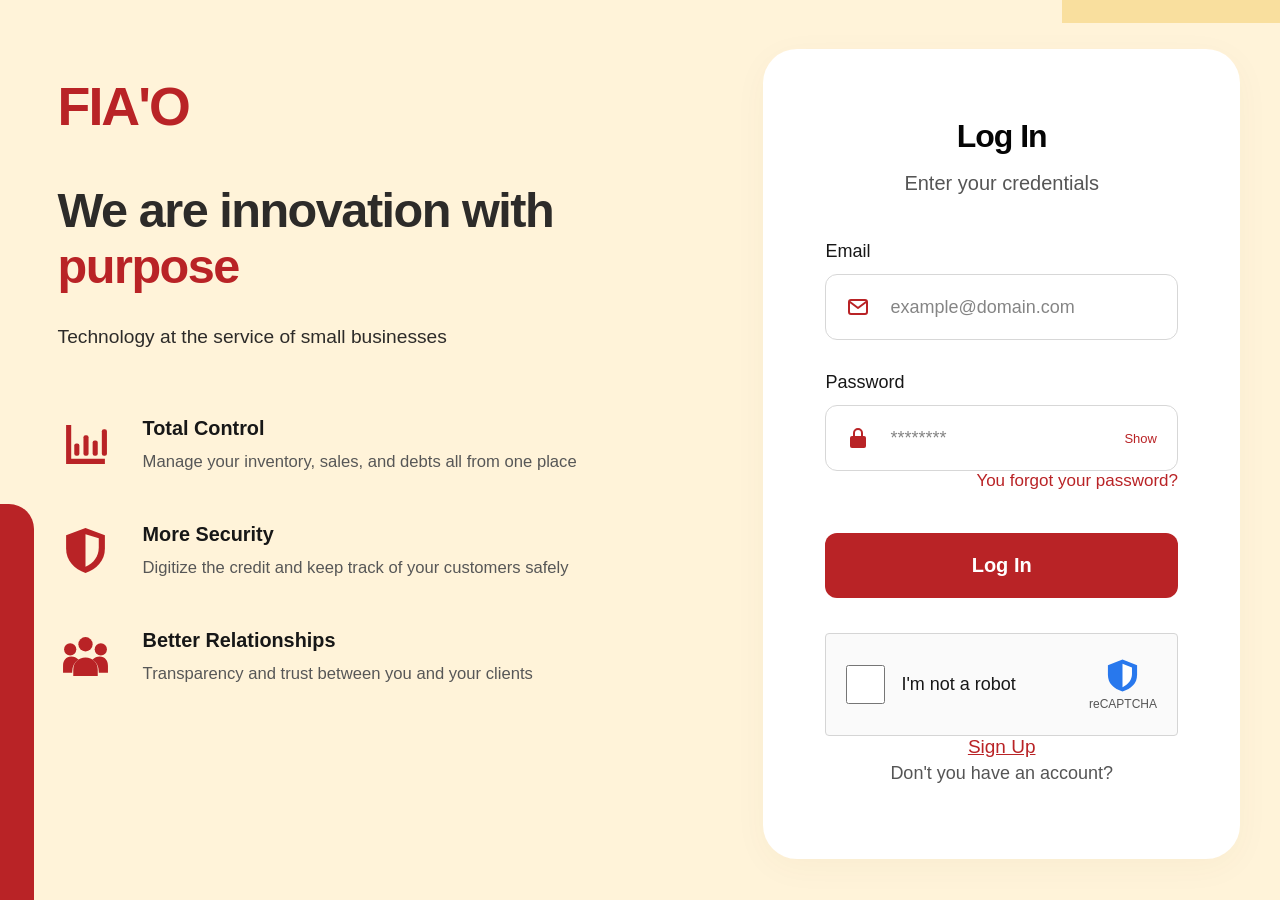
==== login.html @ 46b8dde1 "nose" ====
<!DOCTYPE html>
<html lang="en">
<head>
    <meta charset="UTF-8">
    <meta name="viewport" content="width=device-width, initial-scale=1.0">

    <title>FIA'O | Log In</title>

    <style>
        /* ===== CONFIGURACIÓN GENERAL ===== */
        * {
            margin: 0;
            padding: 0;
            box-sizing: border-box;
        }

        :root {
            --red: #b92326;
            --red-dark: #a91d20;
            --cream: #fff3d9;
            --dark: #2d2b29;
            --gray: #777777;
            --border: #d7d7d7;
            --white: #ffffff;
        }

        body {
            font-family: Arial, Helvetica, sans-serif;
            background: var(--cream);
            color: var(--dark);
            min-height: 100vh;
        }

        /* ===== CONTENEDOR PRINCIPAL ===== */
        .page {
            min-height: 100vh;
            display: grid;
            grid-template-columns: 58% 42%;
            position: relative;
            overflow: hidden;
            padding: 32px 40px 32px 4.5%;
        }

        /* DECORACIÓN SUPERIOR */
        .page::before {
            content: "";
            position: absolute;
            top: 0;
            right: 0;
            width: 17%;
            height: 23px;
            background: #f9df9e;
        }

        /* DECORACIÓN ROJA IZQUIERDA */
        .side-decoration {
            position: absolute;
            left: 0;
            bottom: 0;
            width: 34px;
            height: 44%;
            background: var(--red);
            border-radius: 0 25px 0 0;
        }

        /* ===== PANEL IZQUIERDO ===== */
        .left-panel {
            position: relative;
            z-index: 1;
            padding: 43px 35px 30px 0;
            display: flex;
            flex-direction: column;
        }

        /* LOGO */
        .logo {
            color: var(--red);
            font-size: clamp(38px, 4.2vw, 70px);
            font-weight: 800;
            letter-spacing: -2px;
            text-decoration: none;
            margin-bottom: 46px;
        }

        /* ESLOGAN */
        .headline {
            font-size: clamp(34px, 3.8vw, 64px);
            line-height: 1.15;
            letter-spacing: -1.5px;
            font-weight: 750;
            margin-bottom: 28px;
            max-width: 790px;
        }

        .headline span {
            display: block;
            color: var(--red);
        }

        .subtitle {
            font-size: clamp(17px, 1.5vw, 24px);
            line-height: 1.5;
            margin-bottom: 65px;
        }

        /* ===== VENTAJAS ===== */
        .features {
            display: flex;
            flex-direction: column;
            gap: 48px;
            max-width: 790px;
        }

        .feature {
            display: flex;
            align-items: flex-start;
            gap: 30px;
        }

        .feature-icon {
            width: 55px;
            min-width: 55px;
            height: 55px;
            color: var(--red);
            display: flex;
            justify-content: center;
            align-items: center;
        }

        .feature-icon svg {
            width: 49px;
            height: 49px;
            fill: currentColor;
        }

        .feature-text h2 {
            font-size: clamp(19px, 1.55vw, 25px);
            color: #171717;
            margin-bottom: 10px;
        }

        .feature-text p {
            font-size: clamp(15px, 1.3vw, 22px);
            line-height: 1.5;
            color: #575757;
        }

        /* ===== PANEL DERECHO ===== */
        .right-panel {
            display: flex;
            align-items: center;
            justify-content: center;
            padding: 8px 0 0 20px;
            position: relative;
            z-index: 1;
        }

        /* TARJETA BLANCA */
        .login-card {
            width: 100%;
            max-width: 640px;
            min-height: 810px;
            background: var(--white);
            border-radius: 34px;
            padding: 69px 62px 45px;
            box-shadow: 0 8px 35px rgba(100, 70, 20, 0.04);
        }

        .login-heading {
            text-align: center;
            margin-bottom: 46px;
        }

        .login-heading h1 {
            font-size: clamp(32px, 2.5vw, 43px);
            color: #050505;
            margin-bottom: 17px;
            letter-spacing: -1px;
        }

        .login-heading p {
            color: #555555;
            font-size: 20px;
        }

        /* ===== CAMPOS DEL FORMULARIO ===== */
        .form-group {
            margin-bottom: 32px;
        }

        .form-group label {
            display: block;
            color: #171717;
            font-size: 18px;
            font-weight: 500;
            margin-bottom: 12px;
        }

        .input-box {
            height: 66px;
            display: flex;
            align-items: center;
            gap: 20px;
            padding: 0 20px;

            border: 1px solid var(--border);
            border-radius: 12px;
            background: white;
            transition: border-color 0.2s;
        }

        .input-box:focus-within {
            border-color: var(--red);
            box-shadow: 0 0 0 2px rgba(185, 35, 38, 0.08);
        }

        .input-icon {
            width: 24px;
            height: 24px;
            color: var(--red);
            flex-shrink: 0;
        }

        .input-icon svg {
            width: 100%;
            height: 100%;
            fill: none;
            stroke: currentColor;
            stroke-width: 2;
            stroke-linecap: round;
            stroke-linejoin: round;
        }

        .input-box input {
            width: 100%;
            min-width: 0;
            border: none;
            outline: none;
            background: transparent;
            color: #252525;
            font-family: inherit;
            font-size: 18px;
        }

        .input-box input::placeholder {
            color: #858585;
            opacity: 1;
        }

        /* MOSTRAR CONTRASEÑA */
        .show-password {
            border: none;
            background: transparent;
            color: var(--red);
            cursor: pointer;
            font-size: 13px;
            white-space: nowrap;
        }

        /* OLVIDASTE TU CONTRASEÑA */
        .forgot {
            display: block;
            text-align: right;
            margin-top: -32px;
            margin-bottom: 42px;
            color: var(--red);
            text-decoration: none;
            font-size: 17px;
        }

        .forgot:hover,
        .signup-link:hover {
            text-decoration: underline;
        }

        /* ===== BOTÓN LOGIN ===== */
        .login-button {
            width: 100%;
            min-height: 65px;
            border: none;
            border-radius: 12px;

            background: var(--red);
            color: white;
            font-size: 20px;
            font-weight: 700;

            cursor: pointer;
            transition: background 0.2s, transform 0.2s;
        }

        .login-button:hover {
            background: var(--red-dark);
            transform: translateY(-1px);
        }

        /* ===== CAPTCHA VISUAL ===== */
        .captcha {
            min-height: 103px;
            margin-top: 35px;
            padding: 15px 20px;

            display: flex;
            align-items: center;
            gap: 16px;

            border: 1px solid #d5d5d5;
            border-radius: 4px;
            background: #fafafa;
        }

        .captcha input {
            width: 39px;
            height: 39px;
            flex-shrink: 0;
            accent-color: var(--red);
            cursor: pointer;
        }

        .captcha label {
            color: #171717;
            font-size: 18px;
            cursor: pointer;
        }

        .captcha-brand {
            margin-left: auto;
            text-align: center;
            color: #555555;
            font-size: 12px;
            white-space: nowrap;
        }

        .captcha-brand svg {
            display: block;
            width: 35px;
            height: 35px;
            margin: 0 auto 4px;
            fill: #2878ed;
        }

        /* ===== REGISTRO ===== */
        .signup-area {
            text-align: center;
            margin-top: 0;
            display: flex;
            flex-direction: column;
            align-items: center;
            gap: 5px;
        }

        .signup-link {
            color: var(--red);
            font-size: 19px;
            text-decoration: underline;
        }

        .signup-area p {
            font-size: 18px;
            color: #555555;
        }

        /* ===== MENSAJES ===== */
        .message {
            display: none;
            margin-top: 15px;
            font-size: 14px;
            line-height: 1.5;
            color: var(--red);
        }

        .message.visible {
            display: block;
        }

        /* ===== TABLETAS ===== */
        @media (max-width: 1100px) {
            .page {
                grid-template-columns: 1fr 1fr;
                padding: 25px 25px 25px 4%;
            }

            .left-panel {
                padding-right: 20px;
            }

            .right-panel {
                padding-left: 10px;
            }

            .logo {
                margin-bottom: 35px;
            }

            .subtitle {
                margin-bottom: 45px;
            }

            .features {
                gap: 35px;
            }

            .feature {
                gap: 16px;
            }

            .login-card {
                min-height: auto;
                padding: 45px 30px 35px;
                border-radius: 28px;
            }

            .login-heading {
                margin-bottom: 35px;
            }

            .captcha {
                padding: 12px;
                gap: 10px;
            }

            .captcha label {
                font-size: 15px;
            }
        }

        /* ===== CELULARES ===== */
        @media (max-width: 760px) {
            .page {
                display: flex;
                flex-direction: column;
                padding: 25px 18px 35px;
                gap: 30px;
                overflow: hidden;
            }

            .side-decoration {
                width: 12px;
                height: 220px;
            }

            .left-panel {
                padding: 15px 5px 0 12px;
            }

            .logo {
                font-size: 43px;
                margin-bottom: 28px;
            }

            .headline {
                font-size: clamp(34px, 8vw, 48px);
                letter-spacing: -1px;
                margin-bottom: 18px;
            }

            .subtitle {
                font-size: 17px;
                margin-bottom: 35px;
            }

            .features {
                gap: 25px;
            }

            .feature {
                gap: 15px;
            }

            .feature-icon {
                width: 42px;
                min-width: 42px;
                height: 42px;
            }

            .feature-icon svg {
                width: 38px;
                height: 38px;
            }

            .feature-text h2 {
                font-size: 19px;
                margin-bottom: 6px;
            }

            .feature-text p {
                font-size: 15px;
            }

            .right-panel {
                padding: 0;
            }

            .login-card {
                max-width: 520px;
                padding: 38px 25px 32px;
                border-radius: 25px;
            }

            .login-heading {
                margin-bottom: 35px;
            }

            .login-heading h1 {
                font-size: 34px;
            }

            .login-heading p {
                font-size: 17px;
            }

            .form-group label {
                font-size: 16px;
            }

            .input-box {
                height: 58px;
                gap: 12px;
                padding: 0 14px;
            }

            .input-box input {
                font-size: 15px;
            }

            .forgot {
                font-size: 14px;
                margin-bottom: 30px;
            }

            .login-button {
                min-height: 58px;
                font-size: 18px;
            }

            .captcha {
                margin-top: 25px;
                min-height: 80px;
            }

            .captcha input {
                width: 29px;
                height: 29px;
            }

            .captcha label {
                font-size: 14px;
            }

            .captcha-brand svg {
                width: 27px;
                height: 27px;
            }

            .signup-link {
                font-size: 17px;
            }

            .signup-area p {
                font-size: 15px;
            }
        }

        /* ===== CELULARES PEQUEÑOS ===== */
        @media (max-width: 360px) {
            .page {
                padding-left: 12px;
                padding-right: 12px;
            }

            .login-card {
                padding: 30px 16px;
            }

            .captcha {
                gap: 8px;
                padding: 10px;
            }

            .captcha label {
                font-size: 12px;
            }

            .captcha-brand {
                font-size: 10px;
            }
        }
    </style>
</head>

<body>

    <main class="page">

        <div class="side-decoration"></div>

        <!-- ===== LADO IZQUIERDO ===== -->
        <section class="left-panel">

            <a href="index.html" class="logo">FIA'O</a>

            <h1 class="headline">
                We are innovation with
                <span>purpose</span>
            </h1>

            <p class="subtitle">
                Technology at the service of small businesses
            </p>

            <div class="features">

                <!-- VENTAJA 1 -->
                <article class="feature">

                    <div class="feature-icon">
                        <svg viewBox="0 0 48 48" aria-hidden="true">
                            <path d="M5 5h5v33h33v5H5z"/>
                            <rect x="13" y="23" width="5" height="12" rx="2"/>
                            <rect x="22" y="15" width="5" height="20" rx="2"/>
                            <rect x="31" y="20" width="5" height="15" rx="2"/>
                            <rect x="40" y="9" width="5" height="26" rx="2"/>
                        </svg>
                    </div>

                    <div class="feature-text">
                        <h2>Total Control</h2>
                        <p>
                            Manage your inventory, sales, and debts
                            all from one place
                        </p>
                    </div>

                </article>

                <!-- VENTAJA 2 -->
                <article class="feature">

                    <div class="feature-icon">
                        <svg viewBox="0 0 48 48" aria-hidden="true">
                            <path d="M24 2 5 9v13c0 12 8 20 19 24 11-4 19-12 19-24V9z"/>
                            <path d="M24 8v32c8-4 13-10 13-19V12z"
                                  fill="#fff3d9"/>
                        </svg>
                    </div>

                    <div class="feature-text">
                        <h2>More Security</h2>
                        <p>
                            Digitize the credit and keep track of
                            your customers safely
                        </p>
                    </div>

                </article>

                <!-- VENTAJA 3 -->
                <article class="feature">

                    <div class="feature-icon">
                        <svg viewBox="0 0 48 48" aria-hidden="true">
                            <circle cx="24" cy="12" r="7"/>
                            <circle cx="9" cy="17" r="6"/>
                            <circle cx="39" cy="17" r="6"/>
                            <path d="M12 43V37c0-7 5-12 12-12s12 5 12 12v6z"/>
                            <path d="M2 37v-4c0-5 3-9 8-9 3 0 5 1 7 3-4 3-6 7-6 12v1H2z"/>
                            <path d="M46 37v-4c0-5-3-9-8-9-3 0-5 1-7 3 4 3 6 7 6 12v1h9z"/>
                        </svg>
                    </div>

                    <div class="feature-text">
                        <h2>Better Relationships</h2>
                        <p>
                            Transparency and trust between you
                            and your clients
                        </p>
                    </div>

                </article>

            </div>

        </section>

        <!-- ===== LADO DERECHO: FORMULARIO ===== -->
        <section class="right-panel">

            <div class="login-card">

                <div class="login-heading">
                    <h1>Log In</h1>
                    <p>Enter your credentials</p>
                </div>

                <form id="loginForm">

                    <!-- CORREO ELECTRÓNICO -->
                    <div class="form-group">

                        <label for="email">Email</label>

                        <div class="input-box">

                            <span class="input-icon">
                                <svg viewBox="0 0 24 24" aria-hidden="true">
                                    <rect x="3" y="5" width="18" height="14" rx="2"/>
                                    <path d="m4 7 8 6 8-6"/>
                                </svg>
                            </span>

                            <input
                                type="email"
                                id="email"
                                name="email"
                                placeholder="example@domain.com"
                                autocomplete="email"
                                required>

                        </div>

                    </div>

                    <!-- CONTRASEÑA -->
                    <div class="form-group">

                        <label for="password">Password</label>

                        <div class="input-box">

                            <span class="input-icon">
                                <svg viewBox="0 0 24 24" aria-hidden="true">
                                    <rect x="4" y="10" width="16" height="12" rx="2"
                                          fill="currentColor" stroke="none"/>
                                    <path d="M8 10V7a4 4 0 0 1 8 0v3"/>
                                </svg>
                            </span>

                            <input
                                type="password"
                                id="password"
                                name="password"
                                placeholder="********"
                                autocomplete="current-password"
                                required>

                            <button
                                type="button"
                                class="show-password"
                                id="showPassword"
                                aria-label="Show password">
                                Show
                            </button>

                        </div>

                    </div>

                    <!-- RECUPERAR CONTRASEÑA -->
                    <a href="#" class="forgot" id="forgotPassword">
                        You forgot your password?
                    </a>

                    <!-- BOTÓN DE INICIO -->
                    <button type="submit" class="login-button">
                        Log In
                    </button>

                    <p class="message" id="message" role="status"></p>

                    <!-- CAPTCHA VISUAL -->
                    <div class="captcha">

                        <input
                            type="checkbox"
                            id="robotCheck"
                            aria-label="I'm not a robot">

                        <label for="robotCheck">
                            I'm not a robot
                        </label>

                        <div class="captcha-brand">

                            <svg viewBox="0 0 48 48" aria-hidden="true">
                                <path d="M24 2 4 10v13c0 12 8 19 20 23 12-4 20-11 20-23V10z"/>
                                <path d="M24 8v32c8-4 13-10 13-18V13z"
                                      fill="#ffffff"/>
                            </svg>

                            reCAPTCHA

                        </div>

                    </div>

                    <!-- REGISTRO -->
                    <div class="signup-area">

                        <a href="signup.html" class="signup-link">
                            Sign Up
                        </a>

                        <p>Don't you have an account?</p>

                    </div>

                </form>

            </div>

        </section>

    </main>

    <script>
        // MOSTRAR U OCULTAR CONTRASEÑA
        const passwordInput = document.getElementById("password");
        const showPasswordButton = document.getElementById("showPassword");

        showPasswordButton.addEventListener("click", function () {
            const isHidden = passwordInput.type === "password";

            passwordInput.type = isHidden ? "text" : "password";
            showPasswordButton.textContent = isHidden ? "Hide" : "Show";

            showPasswordButton.setAttribute(
                "aria-label",
                isHidden ? "Hide password" : "Show password"
            );
        });

        // MENSAJE DE RECUPERACIÓN
        const forgotPassword = document.getElementById("forgotPassword");
        const message = document.getElementById("message");

        forgotPassword.addEventListener("click", function (event) {
            event.preventDefault();

            message.textContent =
                "Password recovery will be available when the system is connected.";

            message.classList.add("visible");
        });

        // VALIDACIÓN VISUAL DEL FORMULARIO
        document.getElementById("loginForm").addEventListener(
            "submit",
            function (event) {
                event.preventDefault();

                message.textContent =
                    "The login form is ready, but authentication must be connected to a backend.";

                message.classList.add("visible");
            }
        );
    </script>

</body>
</html>
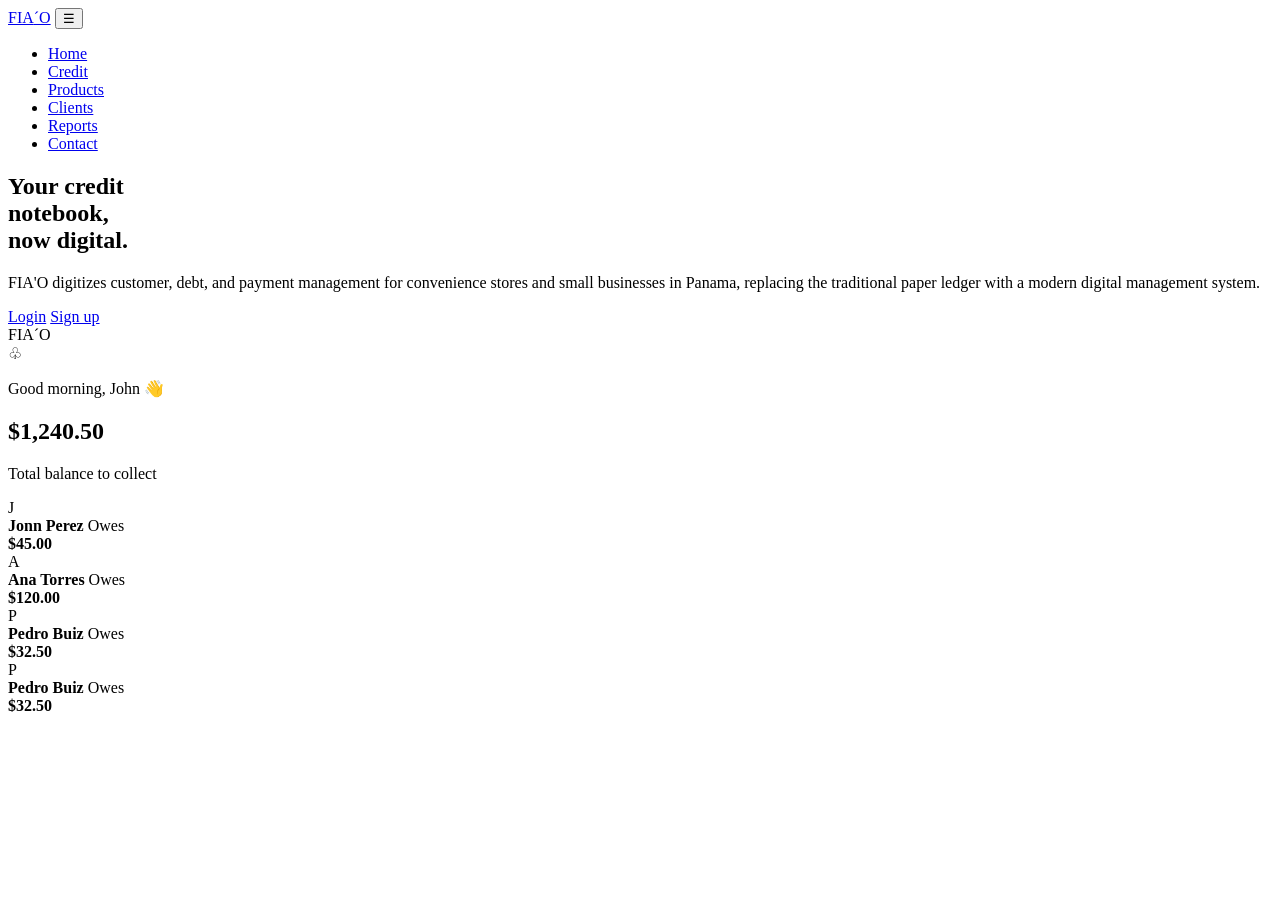
==== commit 1a194aa9: "cambios Ebriqueeeee" ====
--- a/login.html
+++ b/login.html
@@ -4,858 +4,110 @@
 <head>
     <meta charset="UTF-8">
     <meta name="viewport" content="width=device-width, initial-scale=1.0">
-
-    <title>FIA'O | Log In</title>
-
-    <style>
-        /* ===== CONFIGURACIÓN GENERAL ===== */
-        * {
-            margin: 0;
-            padding: 0;
-            box-sizing: border-box;
-        }
-
-        :root {
-            --red: #b92326;
-            --red-dark: #a91d20;
-            --cream: #fff3d9;
-            --dark: #2d2b29;
-            --gray: #777777;
-            --border: #d7d7d7;
-            --white: #ffffff;
-        }
-
-        body {
-            font-family: Arial, Helvetica, sans-serif;
-            background: var(--cream);
-            color: var(--dark);
-            min-height: 100vh;
-        }
-
-        /* ===== CONTENEDOR PRINCIPAL ===== */
-        .page {
-            min-height: 100vh;
-            display: grid;
-            grid-template-columns: 58% 42%;
-            position: relative;
-            overflow: hidden;
-            padding: 32px 40px 32px 4.5%;
-        }
-
-        /* DECORACIÓN SUPERIOR */
-        .page::before {
-            content: "";
-            position: absolute;
-            top: 0;
-            right: 0;
-            width: 17%;
-            height: 23px;
-            background: #f9df9e;
-        }
-
-        /* DECORACIÓN ROJA IZQUIERDA */
-        .side-decoration {
-            position: absolute;
-            left: 0;
-            bottom: 0;
-            width: 34px;
-            height: 44%;
-            background: var(--red);
-            border-radius: 0 25px 0 0;
-        }
-
-        /* ===== PANEL IZQUIERDO ===== */
-        .left-panel {
-            position: relative;
-            z-index: 1;
-            padding: 43px 35px 30px 0;
-            display: flex;
-            flex-direction: column;
-        }
-
-        /* LOGO */
-        .logo {
-            color: var(--red);
-            font-size: clamp(38px, 4.2vw, 70px);
-            font-weight: 800;
-            letter-spacing: -2px;
-            text-decoration: none;
-            margin-bottom: 46px;
-        }
-
-        /* ESLOGAN */
-        .headline {
-            font-size: clamp(34px, 3.8vw, 64px);
-            line-height: 1.15;
-            letter-spacing: -1.5px;
-            font-weight: 750;
-            margin-bottom: 28px;
-            max-width: 790px;
-        }
-
-        .headline span {
-            display: block;
-            color: var(--red);
-        }
-
-        .subtitle {
-            font-size: clamp(17px, 1.5vw, 24px);
-            line-height: 1.5;
-            margin-bottom: 65px;
-        }
-
-        /* ===== VENTAJAS ===== */
-        .features {
-            display: flex;
-            flex-direction: column;
-            gap: 48px;
-            max-width: 790px;
-        }
-
-        .feature {
-            display: flex;
-            align-items: flex-start;
-            gap: 30px;
-        }
-
-        .feature-icon {
-            width: 55px;
-            min-width: 55px;
-            height: 55px;
-            color: var(--red);
-            display: flex;
-            justify-content: center;
-            align-items: center;
-        }
-
-        .feature-icon svg {
-            width: 49px;
-            height: 49px;
-            fill: currentColor;
-        }
-
-        .feature-text h2 {
-            font-size: clamp(19px, 1.55vw, 25px);
-            color: #171717;
-            margin-bottom: 10px;
-        }
-
-        .feature-text p {
-            font-size: clamp(15px, 1.3vw, 22px);
-            line-height: 1.5;
-            color: #575757;
-        }
-
-        /* ===== PANEL DERECHO ===== */
-        .right-panel {
-            display: flex;
-            align-items: center;
-            justify-content: center;
-            padding: 8px 0 0 20px;
-            position: relative;
-            z-index: 1;
-        }
-
-        /* TARJETA BLANCA */
-        .login-card {
-            width: 100%;
-            max-width: 640px;
-            min-height: 810px;
-            background: var(--white);
-            border-radius: 34px;
-            padding: 69px 62px 45px;
-            box-shadow: 0 8px 35px rgba(100, 70, 20, 0.04);
-        }
-
-        .login-heading {
-            text-align: center;
-            margin-bottom: 46px;
-        }
-
-        .login-heading h1 {
-            font-size: clamp(32px, 2.5vw, 43px);
-            color: #050505;
-            margin-bottom: 17px;
-            letter-spacing: -1px;
-        }
-
-        .login-heading p {
-            color: #555555;
-            font-size: 20px;
-        }
-
-        /* ===== CAMPOS DEL FORMULARIO ===== */
-        .form-group {
-            margin-bottom: 32px;
-        }
-
-        .form-group label {
-            display: block;
-            color: #171717;
-            font-size: 18px;
-            font-weight: 500;
-            margin-bottom: 12px;
-        }
-
-        .input-box {
-            height: 66px;
-            display: flex;
-            align-items: center;
-            gap: 20px;
-            padding: 0 20px;
-
-            border: 1px solid var(--border);
-            border-radius: 12px;
-            background: white;
-            transition: border-color 0.2s;
-        }
-
-        .input-box:focus-within {
-            border-color: var(--red);
-            box-shadow: 0 0 0 2px rgba(185, 35, 38, 0.08);
-        }
-
-        .input-icon {
-            width: 24px;
-            height: 24px;
-            color: var(--red);
-            flex-shrink: 0;
-        }
-
-        .input-icon svg {
-            width: 100%;
-            height: 100%;
-            fill: none;
-            stroke: currentColor;
-            stroke-width: 2;
-            stroke-linecap: round;
-            stroke-linejoin: round;
-        }
-
-        .input-box input {
-            width: 100%;
-            min-width: 0;
-            border: none;
-            outline: none;
-            background: transparent;
-            color: #252525;
-            font-family: inherit;
-            font-size: 18px;
-        }
-
-        .input-box input::placeholder {
-            color: #858585;
-            opacity: 1;
-        }
-
-        /* MOSTRAR CONTRASEÑA */
-        .show-password {
-            border: none;
-            background: transparent;
-            color: var(--red);
-            cursor: pointer;
-            font-size: 13px;
-            white-space: nowrap;
-        }
-
-        /* OLVIDASTE TU CONTRASEÑA */
-        .forgot {
-            display: block;
-            text-align: right;
-            margin-top: -32px;
-            margin-bottom: 42px;
-            color: var(--red);
-            text-decoration: none;
-            font-size: 17px;
-        }
-
-        .forgot:hover,
-        .signup-link:hover {
-            text-decoration: underline;
-        }
-
-        /* ===== BOTÓN LOGIN ===== */
-        .login-button {
-            width: 100%;
-            min-height: 65px;
-            border: none;
-            border-radius: 12px;
-
-            background: var(--red);
-            color: white;
-            font-size: 20px;
-            font-weight: 700;
-
-            cursor: pointer;
-            transition: background 0.2s, transform 0.2s;
-        }
-
-        .login-button:hover {
-            background: var(--red-dark);
-            transform: translateY(-1px);
-        }
-
-        /* ===== CAPTCHA VISUAL ===== */
-        .captcha {
-            min-height: 103px;
-            margin-top: 35px;
-            padding: 15px 20px;
-
-            display: flex;
-            align-items: center;
-            gap: 16px;
-
-            border: 1px solid #d5d5d5;
-            border-radius: 4px;
-            background: #fafafa;
-        }
-
-        .captcha input {
-            width: 39px;
-            height: 39px;
-            flex-shrink: 0;
-            accent-color: var(--red);
-            cursor: pointer;
-        }
-
-        .captcha label {
-            color: #171717;
-            font-size: 18px;
-            cursor: pointer;
-        }
-
-        .captcha-brand {
-            margin-left: auto;
-            text-align: center;
-            color: #555555;
-            font-size: 12px;
-            white-space: nowrap;
-        }
-
-        .captcha-brand svg {
-            display: block;
-            width: 35px;
-            height: 35px;
-            margin: 0 auto 4px;
-            fill: #2878ed;
-        }
-
-        /* ===== REGISTRO ===== */
-        .signup-area {
-            text-align: center;
-            margin-top: 0;
-            display: flex;
-            flex-direction: column;
-            align-items: center;
-            gap: 5px;
-        }
-
-        .signup-link {
-            color: var(--red);
-            font-size: 19px;
-            text-decoration: underline;
-        }
-
-        .signup-area p {
-            font-size: 18px;
-            color: #555555;
-        }
-
-        /* ===== MENSAJES ===== */
-        .message {
-            display: none;
-            margin-top: 15px;
-            font-size: 14px;
-            line-height: 1.5;
-            color: var(--red);
-        }
-
-        .message.visible {
-            display: block;
-        }
-
-        /* ===== TABLETAS ===== */
-        @media (max-width: 1100px) {
-            .page {
-                grid-template-columns: 1fr 1fr;
-                padding: 25px 25px 25px 4%;
-            }
-
-            .left-panel {
-                padding-right: 20px;
-            }
-
-            .right-panel {
-                padding-left: 10px;
-            }
-
-            .logo {
-                margin-bottom: 35px;
-            }
-
-            .subtitle {
-                margin-bottom: 45px;
-            }
-
-            .features {
-                gap: 35px;
-            }
-
-            .feature {
-                gap: 16px;
-            }
-
-            .login-card {
-                min-height: auto;
-                padding: 45px 30px 35px;
-                border-radius: 28px;
-            }
-
-            .login-heading {
-                margin-bottom: 35px;
-            }
-
-            .captcha {
-                padding: 12px;
-                gap: 10px;
-            }
-
-            .captcha label {
-                font-size: 15px;
-            }
-        }
-
-        /* ===== CELULARES ===== */
-        @media (max-width: 760px) {
-            .page {
-                display: flex;
-                flex-direction: column;
-                padding: 25px 18px 35px;
-                gap: 30px;
-                overflow: hidden;
-            }
-
-            .side-decoration {
-                width: 12px;
-                height: 220px;
-            }
-
-            .left-panel {
-                padding: 15px 5px 0 12px;
-            }
-
-            .logo {
-                font-size: 43px;
-                margin-bottom: 28px;
-            }
-
-            .headline {
-                font-size: clamp(34px, 8vw, 48px);
-                letter-spacing: -1px;
-                margin-bottom: 18px;
-            }
-
-            .subtitle {
-                font-size: 17px;
-                margin-bottom: 35px;
-            }
-
-            .features {
-                gap: 25px;
-            }
-
-            .feature {
-                gap: 15px;
-            }
-
-            .feature-icon {
-                width: 42px;
-                min-width: 42px;
-                height: 42px;
-            }
-
-            .feature-icon svg {
-                width: 38px;
-                height: 38px;
-            }
-
-            .feature-text h2 {
-                font-size: 19px;
-                margin-bottom: 6px;
-            }
-
-            .feature-text p {
-                font-size: 15px;
-            }
-
-            .right-panel {
-                padding: 0;
-            }
-
-            .login-card {
-                max-width: 520px;
-                padding: 38px 25px 32px;
-                border-radius: 25px;
-            }
-
-            .login-heading {
-                margin-bottom: 35px;
-            }
-
-            .login-heading h1 {
-                font-size: 34px;
-            }
-
-            .login-heading p {
-                font-size: 17px;
-            }
-
-            .form-group label {
-                font-size: 16px;
-            }
-
-            .input-box {
-                height: 58px;
-                gap: 12px;
-                padding: 0 14px;
-            }
-
-            .input-box input {
-                font-size: 15px;
-            }
-
-            .forgot {
-                font-size: 14px;
-                margin-bottom: 30px;
-            }
-
-            .login-button {
-                min-height: 58px;
-                font-size: 18px;
-            }
-
-            .captcha {
-                margin-top: 25px;
-                min-height: 80px;
-            }
-
-            .captcha input {
-                width: 29px;
-                height: 29px;
-            }
-
-            .captcha label {
-                font-size: 14px;
-            }
-
-            .captcha-brand svg {
-                width: 27px;
-                height: 27px;
-            }
-
-            .signup-link {
-                font-size: 17px;
-            }
-
-            .signup-area p {
-                font-size: 15px;
-            }
-        }
-
-        /* ===== CELULARES PEQUEÑOS ===== */
-        @media (max-width: 360px) {
-            .page {
-                padding-left: 12px;
-                padding-right: 12px;
-            }
-
-            .login-card {
-                padding: 30px 16px;
-            }
-
-            .captcha {
-                gap: 8px;
-                padding: 10px;
-            }
-
-            .captcha label {
-                font-size: 12px;
-            }
-
-            .captcha-brand {
-                font-size: 10px;
-            }
-        }
-    </style>
+    <title>FIA'O - Digital Credit Notebook</title>
+    <link rel="stylesheet" href="style.css">
 </head>
 
 <body>
+    <header class="header">
+        <nav class="navbar">
+            <a href="#" class="logo">FIA<span>´O</span></a>
 
-    <main class="page">
+            <button class="menu-toggle" id="menuToggle"
+                aria-label="Open menu" aria-expanded="false">
+                ☰
+            </button>
 
-        <div class="side-decoration"></div>
+            <ul class="nav-links" id="navLinks">
+                <li><a href="#">Home</a></li>
+                <li><a href="#">Credit</a></li>
+                <li><a href="#">Products</a></li>
+                <li><a href="#">Clients</a></li>
+                <li><a href="#">Reports</a></li>
+                <li><a href="#">Contact</a></li>
+            </ul>
+        </nav>
+    </header>
 
-        <!-- ===== LADO IZQUIERDO ===== -->
-        <section class="left-panel">
-
-            <a href="index.html" class="logo">FIA'O</a>
-
-            <h1 class="headline">
-                We are innovation with
-                <span>purpose</span>
+    <main class="hero">
+        <section class="hero-content">
+            <h1>
+                Your <span>credit</span><br>
+                notebook,<br>
+                now digital.
             </h1>
 
-            <p class="subtitle">
-                Technology at the service of small businesses
+            <p class="description">
+                FIA'O digitizes customer, debt, and payment management
+                for convenience stores and small businesses in Panama,
+                replacing the traditional paper ledger with a modern
+                digital management system.
             </p>
 
-            <div class="features">
+            <div class="hero-buttons">
+                <a href="login.html" class="hero-button">Login</a>
+                <a href="#" class="hero-button">Sign up</a>
+            </div>
+        </section>
 
-                <!-- VENTAJA 1 -->
-                <article class="feature">
-
-                    <div class="feature-icon">
-                        <svg viewBox="0 0 48 48" aria-hidden="true">
-                            <path d="M5 5h5v33h33v5H5z"/>
-                            <rect x="13" y="23" width="5" height="12" rx="2"/>
-                            <rect x="22" y="15" width="5" height="20" rx="2"/>
-                            <rect x="31" y="20" width="5" height="15" rx="2"/>
-                            <rect x="40" y="9" width="5" height="26" rx="2"/>
-                        </svg>
+        <section class="phone-area" aria-label="App preview">
+            <div class="phone">
+                <div class="phone-screen">
+                    <div class="phone-header">
+                        <div class="phone-logo">FIA<span>´O</span></div>
+                        <span class="bell">♧</span>
                     </div>
 
-                    <div class="feature-text">
-                        <h2>Total Control</h2>
-                        <p>
-                            Manage your inventory, sales, and debts
-                            all from one place
+                    <div class="balance">
+                        <p class="greeting">Good morning, John 👋</p>
+                        <h2>$1,240.50</h2>
+                        <p class="balance-description">
+                            Total balance to collect
                         </p>
                     </div>
 
-                </article>
-
-                <!-- VENTAJA 2 -->
-                <article class="feature">
-
-                    <div class="feature-icon">
-                        <svg viewBox="0 0 48 48" aria-hidden="true">
-                            <path d="M24 2 5 9v13c0 12 8 20 19 24 11-4 19-12 19-24V9z"/>
-                            <path d="M24 8v32c8-4 13-10 13-19V12z"
-                                  fill="#fff3d9"/>
-                        </svg>
-                    </div>
-
-                    <div class="feature-text">
-                        <h2>More Security</h2>
-                        <p>
-                            Digitize the credit and keep track of
-                            your customers safely
-                        </p>
-                    </div>
-
-                </article>
-
-                <!-- VENTAJA 3 -->
-                <article class="feature">
-
-                    <div class="feature-icon">
-                        <svg viewBox="0 0 48 48" aria-hidden="true">
-                            <circle cx="24" cy="12" r="7"/>
-                            <circle cx="9" cy="17" r="6"/>
-                            <circle cx="39" cy="17" r="6"/>
-                            <path d="M12 43V37c0-7 5-12 12-12s12 5 12 12v6z"/>
-                            <path d="M2 37v-4c0-5 3-9 8-9 3 0 5 1 7 3-4 3-6 7-6 12v1H2z"/>
-                            <path d="M46 37v-4c0-5-3-9-8-9-3 0-5 1-7 3 4 3 6 7 6 12v1h9z"/>
-                        </svg>
-                    </div>
-
-                    <div class="feature-text">
-                        <h2>Better Relationships</h2>
-                        <p>
-                            Transparency and trust between you
-                            and your clients
-                        </p>
-                    </div>
-
-                </article>
-
-            </div>
-
-        </section>
-
-        <!-- ===== LADO DERECHO: FORMULARIO ===== -->
-        <section class="right-panel">
-
-            <div class="login-card">
-
-                <div class="login-heading">
-                    <h1>Log In</h1>
-                    <p>Enter your credentials</p>
-                </div>
-
-                <form id="loginForm">
-
-                    <!-- CORREO ELECTRÓNICO -->
-                    <div class="form-group">
-
-                        <label for="email">Email</label>
-
-                        <div class="input-box">
-
-                            <span class="input-icon">
-                                <svg viewBox="0 0 24 24" aria-hidden="true">
-                                    <rect x="3" y="5" width="18" height="14" rx="2"/>
-                                    <path d="m4 7 8 6 8-6"/>
-                                </svg>
-                            </span>
-
-                            <input
-                                type="email"
-                                id="email"
-                                name="email"
-                                placeholder="example@domain.com"
-                                autocomplete="email"
-                                required>
-
+                    <div class="customer-list">
+                        <div class="customer">
+                            <div class="avatar pink">J</div>
+                            <div class="customer-info">
+                                <strong>Jonn Perez</strong>
+                                <span>Owes</span>
+                            </div>
+                            <strong class="amount">$45.00</strong>
                         </div>
 
-                    </div>
-
-                    <!-- CONTRASEÑA -->
-                    <div class="form-group">
-
-                        <label for="password">Password</label>
-
-                        <div class="input-box">
-
-                            <span class="input-icon">
-                                <svg viewBox="0 0 24 24" aria-hidden="true">
-                                    <rect x="4" y="10" width="16" height="12" rx="2"
-                                          fill="currentColor" stroke="none"/>
-                                    <path d="M8 10V7a4 4 0 0 1 8 0v3"/>
-                                </svg>
-                            </span>
-
-                            <input
-                                type="password"
-                                id="password"
-                                name="password"
-                                placeholder="********"
-                                autocomplete="current-password"
-                                required>
-
-                            <button
-                                type="button"
-                                class="show-password"
-                                id="showPassword"
-                                aria-label="Show password">
-                                Show
-                            </button>
-
+                        <div class="customer">
+                            <div class="avatar pink">A</div>
+                            <div class="customer-info">
+                                <strong>Ana Torres</strong>
+                                <span>Owes</span>
+                            </div>
+                            <strong class="amount">$120.00</strong>
                         </div>
 
-                    </div>
-
-                    <!-- RECUPERAR CONTRASEÑA -->
-                    <a href="#" class="forgot" id="forgotPassword">
-                        You forgot your password?
-                    </a>
-
-                    <!-- BOTÓN DE INICIO -->
-                    <button type="submit" class="login-button">
-                        Log In
-                    </button>
-
-                    <p class="message" id="message" role="status"></p>
-
-                    <!-- CAPTCHA VISUAL -->
-                    <div class="captcha">
-
-                        <input
-                            type="checkbox"
-                            id="robotCheck"
-                            aria-label="I'm not a robot">
-
-                        <label for="robotCheck">
-                            I'm not a robot
-                        </label>
-
-                        <div class="captcha-brand">
-
-                            <svg viewBox="0 0 48 48" aria-hidden="true">
-                                <path d="M24 2 4 10v13c0 12 8 19 20 23 12-4 20-11 20-23V10z"/>
-                                <path d="M24 8v32c8-4 13-10 13-18V13z"
-                                      fill="#ffffff"/>
-                            </svg>
-
-                            reCAPTCHA
-
+                        <div class="customer">
+                            <div class="avatar green">P</div>
+                            <div class="customer-info">
+                                <strong>Pedro Buiz</strong>
+                                <span>Owes</span>
+                            </div>
+                            <strong class="amount green-text">$32.50</strong>
                         </div>
 
+                        <div class="customer">
+                            <div class="avatar green">P</div>
+                            <div class="customer-info">
+                                <strong>Pedro Buiz</strong>
+                                <span>Owes</span>
+                            </div>
+                            <strong class="amount green-text">$32.50</strong>
+                        </div>
                     </div>
-
-                    <!-- REGISTRO -->
-                    <div class="signup-area">
-
-                        <a href="signup.html" class="signup-link">
-                            Sign Up
-                        </a>
-
-                        <p>Don't you have an account?</p>
-
-                    </div>
-
-                </form>
-
+                </div>
             </div>
-
         </section>
-
     </main>
 
-    <script>
-        // MOSTRAR U OCULTAR CONTRASEÑA
-        const passwordInput = document.getElementById("password");
-        const showPasswordButton = document.getElementById("showPassword");
-
-        showPasswordButton.addEventListener("click", function () {
-            const isHidden = passwordInput.type === "password";
-
-            passwordInput.type = isHidden ? "text" : "password";
-            showPasswordButton.textContent = isHidden ? "Hide" : "Show";
-
-            showPasswordButton.setAttribute(
-                "aria-label",
-                isHidden ? "Hide password" : "Show password"
-            );
-        });
-
-        // MENSAJE DE RECUPERACIÓN
-        const forgotPassword = document.getElementById("forgotPassword");
-        const message = document.getElementById("message");
-
-        forgotPassword.addEventListener("click", function (event) {
-            event.preventDefault();
-
-            message.textContent =
-                "Password recovery will be available when the system is connected.";
-
-            message.classList.add("visible");
-        });
-
-        // VALIDACIÓN VISUAL DEL FORMULARIO
-        document.getElementById("loginForm").addEventListener(
-            "submit",
-            function (event) {
-                event.preventDefault();
-
-                message.textContent =
-                    "The login form is ready, but authentication must be connected to a backend.";
-
-                message.classList.add("visible");
-            }
-        );
-    </script>
-
+    <script src="script.js"></script>
 </body>
 </html>
